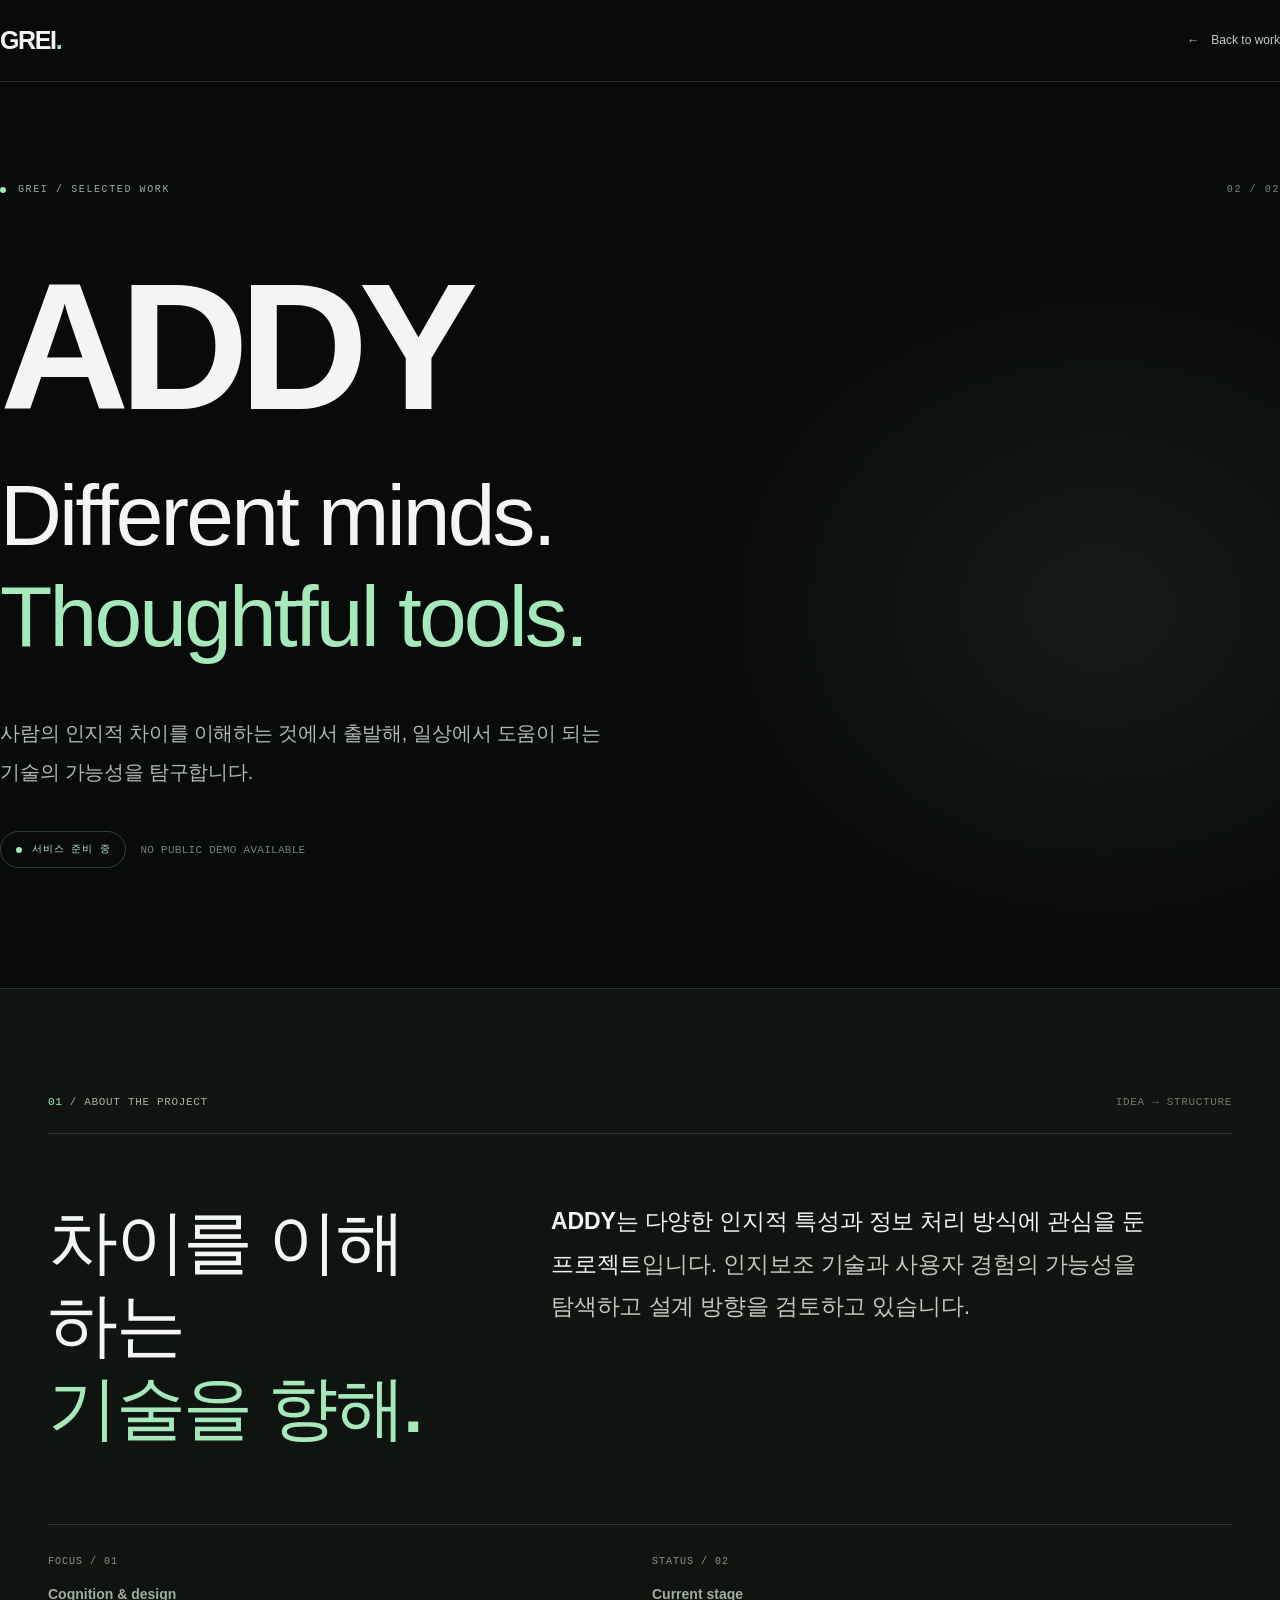
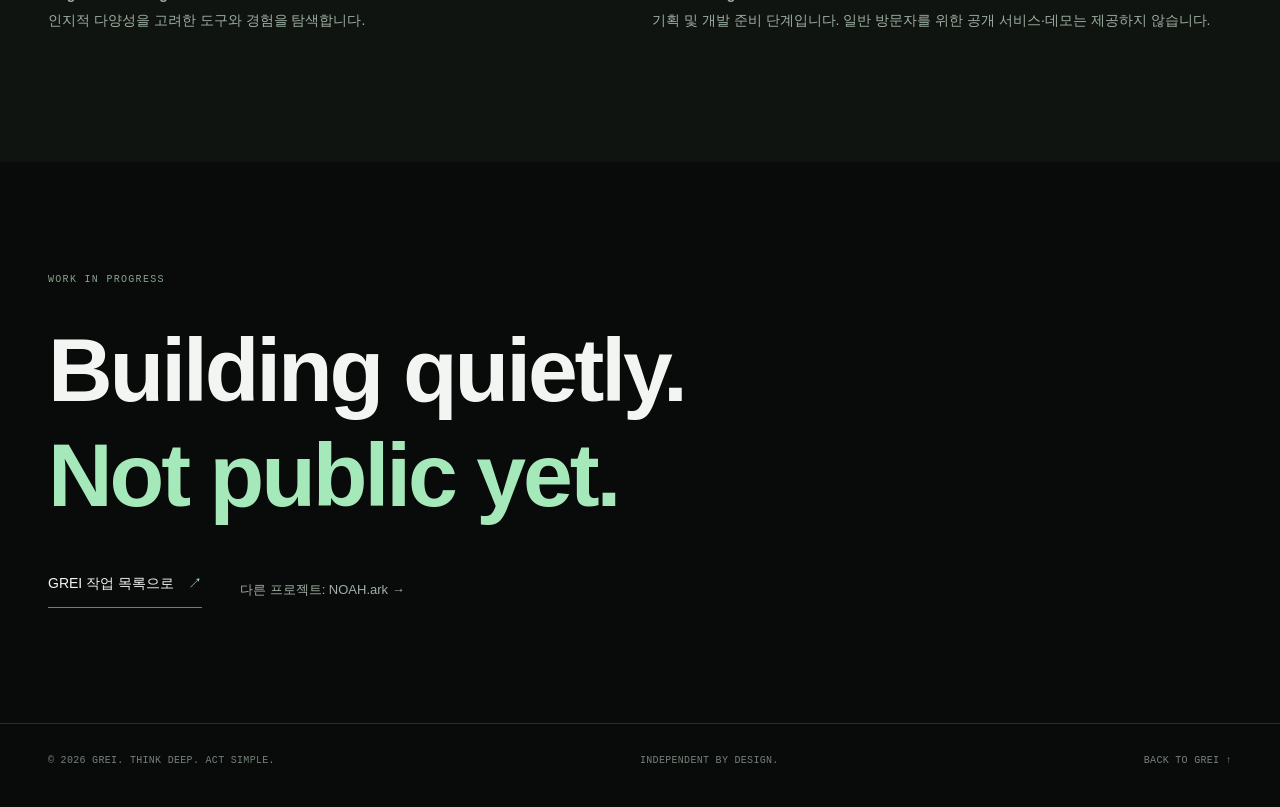
==== projects/addy.html @ 0a431af1 "Add ADDY prelaunch overview page" ====
<!doctype html>
<html lang="ko">
<head>
<meta charset="utf-8">
<meta name="viewport" content="width=device-width,initial-scale=1">
<meta name="theme-color" content="#090b0a">
<meta name="description" content="ADDY는 서로 다른 인지적 특성을 고려한 사용자 경험과 인지보조 기술을 탐색하는 프로젝트입니다.">
<meta property="og:type" content="website">
<meta property="og:title" content="ADDY — 서비스 준비 중 | GREI">
<meta property="og:description" content="ADDY는 서로 다른 인지적 특성을 고려한 사용자 경험과 인지보조 기술을 탐색하는 프로젝트입니다.">
<title>ADDY — 서비스 준비 중 | GREI</title>
<link rel="stylesheet" href="../assets/project.css">
</head>
<body>
<header class="site-header"><div class="wrap header-inner"><a class="brand" href="../index.html" aria-label="GREI 홈페이지">GREI<span>.</span></a><a class="back-top" href="../index.html#work"><span aria-hidden="true">←</span> Back to work</a></div></header>
<main>
<section class="hero" aria-labelledby="project-name"><div class="wrap hero-inner">
<div class="kicker"><span class="dot" aria-hidden="true"></span> GREI / SELECTED WORK <span class="project-number">02 / 02</span></div>
<h1 class="hero-title addy" id="project-name">ADDY</h1>
<p class="hero-statement">Different minds.<span>Thoughtful tools.</span></p>
<p class="hero-summary">사람의 인지적 차이를 이해하는 것에서 출발해, 일상에서 도움이 되는 기술의 가능성을 탐구합니다.</p>
<div class="status-row"><span class="status"><span class="dot" aria-hidden="true"></span> 서비스 준비 중</span><span class="status-info">NO PUBLIC DEMO AVAILABLE</span></div>
</div></section>
<section class="details" aria-labelledby="details-title"><div class="wrap">
<div class="section-top"><span><b>01</b> / ABOUT THE PROJECT</span><span class="aside">IDEA → STRUCTURE</span></div>
<div class="details-grid"><h2 class="details-title" id="details-title">차이를 이해하는<br><em>기술을 향해.</em></h2><p class="details-description"><strong>ADDY는 다양한 인지적 특성과 정보 처리 방식에 관심을 둔 프로젝트</strong>입니다. 인지보조 기술과 사용자 경험의 가능성을 탐색하고 설계 방향을 검토하고 있습니다.</p></div>
<div class="details-foot"><div><div class="details-mini">FOCUS / 01</div><p><strong>Cognition & design</strong><br>인지적 다양성을 고려한 도구와 경험을 탐색합니다.</p></div><div><div class="details-mini">STATUS / 02</div><p><strong>Current stage</strong><br>기획 및 개발 준비 단계입니다. 일반 방문자를 위한 공개 서비스·데모는 제공하지 않습니다.</p></div></div>
</div></section>
<section class="next" aria-labelledby="next-title"><div class="wrap"><div class="caption">WORK IN PROGRESS</div><h2 id="next-title">Building quietly.<br><span>Not public yet.</span></h2><div class="actions"><a class="action-link" href="../index.html#work">GREI 작업 목록으로 <span aria-hidden="true">↗</span></a><a class="plain-link" href="noah.html">다른 프로젝트: NOAH.ark →</a></div></div></section>
</main>
<footer class="site-footer"><div class="wrap footer-inner"><span>© 2026 GREI. THINK DEEP. ACT SIMPLE.</span><span>INDEPENDENT BY DESIGN.</span><a href="../index.html">BACK TO GREI ↑</a></div></footer>
</body></html>
---- assets/project.css ----
:root{
  color-scheme:dark;
  --bg:#090b0a;--panel:#111512;--text:#f3f5f2;--muted:#adb8af;--quiet:#78877d;--line:rgba(215,233,218,.15);--green:#a5e9ba;
  --sans:-apple-system,BlinkMacSystemFont,"SF Pro Display","Segoe UI","Apple SD Gothic Neo","Noto Sans KR",sans-serif;
  --mono:ui-monospace,"SFMono-Regular","Cascadia Code","Segoe UI Mono",monospace;
  --page:min(100% - 96px,1360px);
}
*,*::before,*::after{box-sizing:border-box}
html{scroll-behavior:smooth}
body{margin:0;background:var(--bg);color:var(--text);font:400 16px/1.7 var(--sans);-webkit-font-smoothing:antialiased}
::selection{background:var(--green);color:#0b130d}
a{text-decoration:none;color:inherit}
a:focus-visible{outline:2px solid var(--green);outline-offset:5px}
.wrap{width:var(--page);margin-inline:auto}
.site-header{height:82px;border-bottom:1px solid var(--line);display:flex;align-items:center;background:rgba(9,11,10,.94);position:relative;z-index:2}
.header-inner{width:100%;display:flex;align-items:center;justify-content:space-between;gap:20px}
.brand{font-size:25px;font-weight:790;line-height:1;letter-spacing:-.055em}
.brand span{color:var(--green)}
.back-top{display:inline-flex;align-items:center;gap:12px;font-size:12px;color:#c2cdc4;transition:color .2s}
.back-top:hover,.plain-link:hover{color:var(--green)}
.back-top .arrow{color:var(--green);font-size:18px}
.hero{min-height: min(810px, calc(100svh - 82px));display:flex;align-items:center;position:relative;overflow:hidden;isolation:isolate;padding:100px 0 120px}
.hero::before{content:"";position:absolute;z-index:-1;inset:0;background:radial-gradient(ellipse 42% 50% at 86% 58%,rgba(115,166,125,.1),transparent 76%);pointer-events:none}
.hero-inner{width:100%}
.kicker{display:flex;align-items:center;gap:12px;font:500 10px/1.6 var(--mono);color:#9dac9f;letter-spacing:.16em}
.kicker .dot{height:6px;width:6px;background:var(--green);border-radius:50%;flex:0 0 auto}
.project-number{margin-left:auto;color:var(--quiet)}
.hero-title{font-size:clamp(76px,11.2vw,174px);letter-spacing:-.055em;font-weight:610;line-height:1.09;margin:52px 0 20px}
.hero-title.addy{font-size:clamp(96px,14vw,210px)}
.hero-statement{max-width:1100px;margin:0;font-size:clamp(43px,6.7vw,100px);font-weight:520;letter-spacing:-.033em;line-height:1.17}
.hero-statement span{color:var(--green);display:block}
.hero-summary{margin:48px 0 0;color:var(--muted);font-size:clamp(16px,1.55vw,21px);line-height:1.95;letter-spacing:-.012em;word-break:keep-all;max-width:650px}
.status-row{display:flex;gap:14px;align-items:center;flex-wrap:wrap;margin-top:40px}
.status{border:1px solid rgba(165,233,186,.24);padding:10px 15px;display:inline-flex;gap:10px;align-items:center;border-radius:100px;color:#bce9c9;font:10px/1.5 var(--mono);letter-spacing:.08em}
.status .dot{width:6px;height:6px;border-radius:50%;background:var(--green)}
.status-info{font:11px/1.5 var(--mono);letter-spacing:.025em;color:#738277}
.details{padding:105px 0 128px;border-top:1px solid var(--line);background:#101411}
.section-top{display:flex;justify-content:space-between;align-items:center;gap:18px;padding-bottom:22px;border-bottom:1px solid var(--line);font:11px/1.5 var(--mono);letter-spacing:.06em;color:#a1b2a5}
.section-top b{font-weight:450;color:var(--green)}
.section-top .aside{color:#687a6b}
.details-grid{display:grid;grid-template-columns:.85fr 1.4fr;gap:clamp(30px,7vw,130px);padding-top:66px}
.details-title{font-size:clamp(44px,5.5vw,76px);letter-spacing:-.033em;line-height:1.18;font-weight:570;margin:0}
.details-title em{color:var(--green);font-style:normal}
.details-description{font-size:clamp(17px,1.8vw,24px);line-height:1.85;letter-spacing:-.008em;color:#bec9bf;margin:0;max-width:680px;word-break:keep-all}
.details-description strong{color:var(--text);font-weight:550}
.details-foot{display:grid;grid-template-columns:1fr 1fr;gap:24px;border-top:1px solid var(--line);margin-top:75px;padding-top:28px}
.details-mini{font:10px/1.7 var(--mono);color:#819b86;letter-spacing:.1em}
.details-foot p{color:#9daea1;font-size:14px;margin:12px 0 0;line-height:1.85;word-break:keep-all}
.next{padding:110px 0 115px}
.next .caption{font:10px/1.6 var(--mono);letter-spacing:.13em;color:#87a38e}
.next h2{font-size:clamp(45px,7vw,100px);font-weight:560;letter-spacing:-.035em;line-height:1.17;margin:30px 0 44px}
.next h2 span{color:var(--green)}
.actions{display:flex;align-items:center;flex-wrap:wrap;gap:28px 38px}
.action-link{display:inline-flex;align-items:center;gap:14px;border-bottom:1px solid #66876f;padding:0 0 12px;font-size:14px;transition:color .2s}
.action-link:hover{color:var(--green)}
.action-link span{color:var(--green)}
.plain-link{font-size:13px;color:#a0afa4;transition:color .2s}
.site-footer{border-top:1px solid var(--line);padding:28px 0 38px}
.footer-inner{display:flex;justify-content:space-between;gap:20px;flex-wrap:wrap;font:10px/1.7 var(--mono);letter-spacing:.03em;color:#758178}
@media(max-width:900px){:root{--page:min(100% - 64px,1360px)}.hero-title{font-size:clamp(64px,12vw,112px)}.hero-title.addy{font-size:clamp(80px,15vw,140px)}.hero-statement{font-size:clamp(44px,8vw,79px)}.details-grid{grid-template-columns:1fr;gap:30px}}
@media(max-width:700px){
 :root{--page:min(100% - 42px,1360px)}
 .site-header{height:69px}
 .brand{font-size:23px}
 .back-top{font-size:11px}
 .hero{min-height:720px;min-height:min(770px,calc(100svh - 69px));padding:110px 0}
 .kicker{font-size:9px;letter-spacing:.07em}
 .hero-title{font-size:clamp(55px,13.8vw,87px);letter-spacing:-.035em;margin:42px 0 27px}
 .hero-title.addy{font-size:clamp(86px,22vw,145px)}
 .hero-statement{font-size:clamp(42px,10.3vw,69px);letter-spacing:-.015em;line-height:1.19}
 .hero-summary{font-size:16px;line-height:1.85;margin-top:35px}
 .status-row{margin-top:32px}
 .details{padding:85px 0 94px}
 .details-grid{padding-top:42px}
 .details-title{font-size:clamp(40px,10vw,60px)}
 .details-description{font-size:17px}
 .details-foot{grid-template-columns:1fr;gap:25px;margin-top:52px}
 .next{padding:90px 0}
 .next h2{font-size:clamp(42px,10vw,70px);letter-spacing:-.018em}
 .footer-inner{flex-direction:column;align-items:flex-start;gap:8px}
}
@media(max-width:370px){
 :root{--page:min(100% - 40px,1360px)}
 .hero-title{font-size:clamp(51px,13.6vw,55px)}
 .hero-title.addy{font-size:clamp(76px,22vw,87px)}
 .hero-statement{font-size:clamp(38px,10vw,44px)}
 .kicker{font-size:8px}
 .project-number{display:none}
}
@media(prefers-reduced-motion:reduce){html{scroll-behavior:auto}}
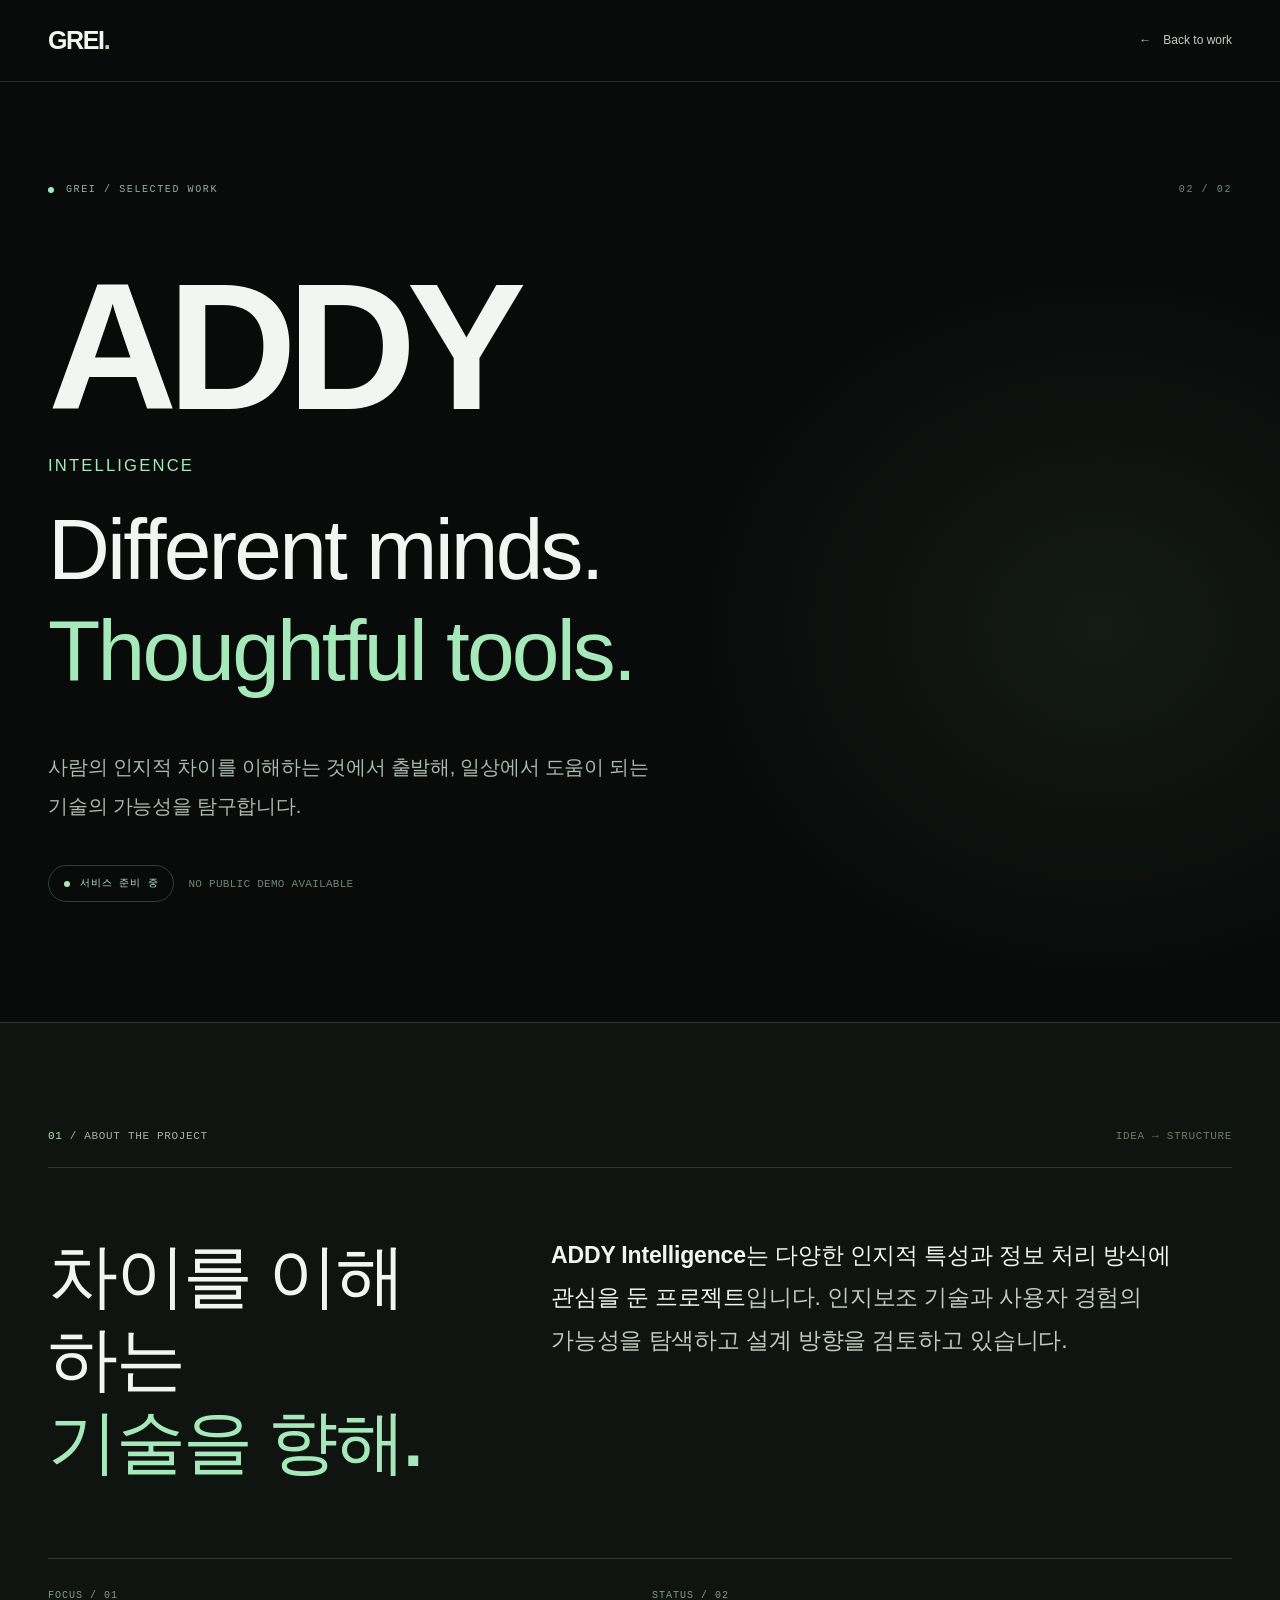
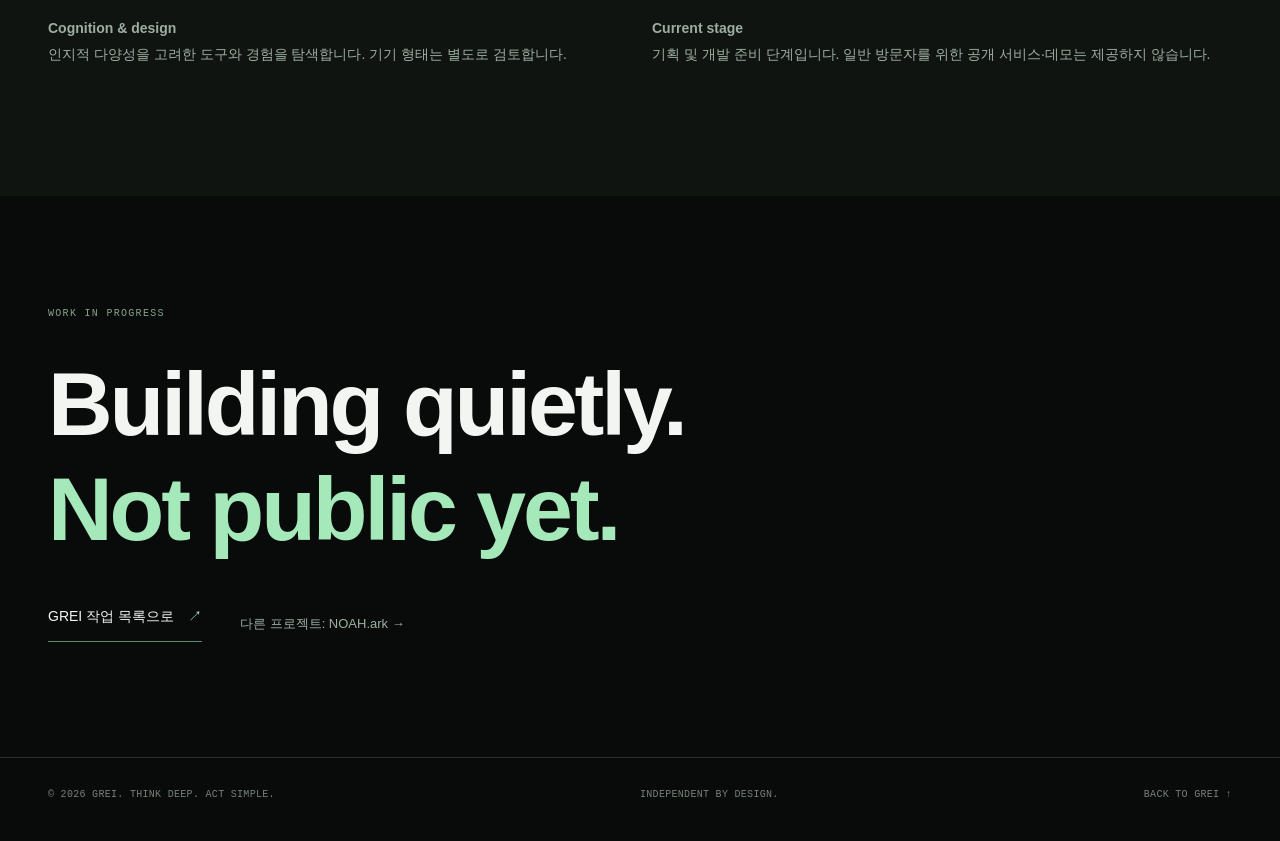
==== commit e094c188: "Fix project mobile gutters and refine ADDY Intelligence naming: projects/addy.html" ====
--- a/projects/addy.html
+++ b/projects/addy.html
@@ -4,11 +4,11 @@
 <meta charset="utf-8">
 <meta name="viewport" content="width=device-width,initial-scale=1">
 <meta name="theme-color" content="#090b0a">
-<meta name="description" content="ADDY는 서로 다른 인지적 특성을 고려한 사용자 경험과 인지보조 기술을 탐색하는 프로젝트입니다.">
+<meta name="description" content="ADDY Intelligence는 서로 다른 인지적 특성을 고려한 사용자 경험과 인지보조 기술을 탐색하는 프로젝트입니다.">
 <meta property="og:type" content="website">
-<meta property="og:title" content="ADDY — 서비스 준비 중 | GREI">
-<meta property="og:description" content="ADDY는 서로 다른 인지적 특성을 고려한 사용자 경험과 인지보조 기술을 탐색하는 프로젝트입니다.">
-<title>ADDY — 서비스 준비 중 | GREI</title>
+<meta property="og:title" content="ADDY Intelligence — 서비스 준비 중 | GREI">
+<meta property="og:description" content="ADDY Intelligence는 서로 다른 인지적 특성을 고려한 사용자 경험과 인지보조 기술을 탐색하는 프로젝트입니다.">
+<title>ADDY Intelligence — 서비스 준비 중 | GREI</title>
 <link rel="stylesheet" href="../assets/project.css">
 </head>
 <body>
@@ -16,15 +16,15 @@
 <main>
 <section class="hero" aria-labelledby="project-name"><div class="wrap hero-inner">
 <div class="kicker"><span class="dot" aria-hidden="true"></span> GREI / SELECTED WORK <span class="project-number">02 / 02</span></div>
-<h1 class="hero-title addy" id="project-name">ADDY</h1>
+<h1 class="hero-title addy" id="project-name">ADDY<span class="hero-title-extension">INTELLIGENCE</span></h1>
 <p class="hero-statement">Different minds.<span>Thoughtful tools.</span></p>
 <p class="hero-summary">사람의 인지적 차이를 이해하는 것에서 출발해, 일상에서 도움이 되는 기술의 가능성을 탐구합니다.</p>
 <div class="status-row"><span class="status"><span class="dot" aria-hidden="true"></span> 서비스 준비 중</span><span class="status-info">NO PUBLIC DEMO AVAILABLE</span></div>
 </div></section>
 <section class="details" aria-labelledby="details-title"><div class="wrap">
 <div class="section-top"><span><b>01</b> / ABOUT THE PROJECT</span><span class="aside">IDEA → STRUCTURE</span></div>
-<div class="details-grid"><h2 class="details-title" id="details-title">차이를 이해하는<br><em>기술을 향해.</em></h2><p class="details-description"><strong>ADDY는 다양한 인지적 특성과 정보 처리 방식에 관심을 둔 프로젝트</strong>입니다. 인지보조 기술과 사용자 경험의 가능성을 탐색하고 설계 방향을 검토하고 있습니다.</p></div>
-<div class="details-foot"><div><div class="details-mini">FOCUS / 01</div><p><strong>Cognition & design</strong><br>인지적 다양성을 고려한 도구와 경험을 탐색합니다.</p></div><div><div class="details-mini">STATUS / 02</div><p><strong>Current stage</strong><br>기획 및 개발 준비 단계입니다. 일반 방문자를 위한 공개 서비스·데모는 제공하지 않습니다.</p></div></div>
+<div class="details-grid"><h2 class="details-title" id="details-title">차이를 이해하는<br><em>기술을 향해.</em></h2><p class="details-description"><strong>ADDY Intelligence는 다양한 인지적 특성과 정보 처리 방식에 관심을 둔 프로젝트</strong>입니다. 인지보조 기술과 사용자 경험의 가능성을 탐색하고 설계 방향을 검토하고 있습니다.</p></div>
+<div class="details-foot"><div><div class="details-mini">FOCUS / 01</div><p><strong>Cognition & design</strong><br>인지적 다양성을 고려한 도구와 경험을 탐색합니다. 기기 형태는 별도로 검토합니다.</p></div><div><div class="details-mini">STATUS / 02</div><p><strong>Current stage</strong><br>기획 및 개발 준비 단계입니다. 일반 방문자를 위한 공개 서비스·데모는 제공하지 않습니다.</p></div></div>
 </div></section>
 <section class="next" aria-labelledby="next-title"><div class="wrap"><div class="caption">WORK IN PROGRESS</div><h2 id="next-title">Building quietly.<br><span>Not public yet.</span></h2><div class="actions"><a class="action-link" href="../index.html#work">GREI 작업 목록으로 <span aria-hidden="true">↗</span></a><a class="plain-link" href="noah.html">다른 프로젝트: NOAH.ark →</a></div></div></section>
 </main>
--- a/assets/project.css
+++ b/assets/project.css
@@ -8,13 +8,13 @@
 }
 *,*::before,*::after{box-sizing:border-box}
 html{scroll-behavior:smooth}
-body{margin:0;background:var(--bg);color:var(--text);font:400 16px/1.7 var(--sans);-webkit-font-smoothing:antialiased}
+body{margin:0;background:var(--bg);color:var(--text);font:400 16px/1.7 var(--sans);-webkit-font-smoothing:antialiased;overflow-x:clip}
 ::selection{background:var(--green);color:#0b130d}
 a{text-decoration:none;color:inherit}
 a:focus-visible{outline:2px solid var(--green);outline-offset:5px}
-.wrap{width:var(--page);margin-inline:auto}
+.wrap{width:var(--page);max-width:100%;margin-inline:auto}
 .site-header{height:82px;border-bottom:1px solid var(--line);display:flex;align-items:center;background:rgba(9,11,10,.94);position:relative;z-index:2}
-.header-inner{width:100%;display:flex;align-items:center;justify-content:space-between;gap:20px}
+.header-inner{width:var(--page);margin-inline:auto;display:flex;align-items:center;justify-content:space-between;gap:20px}
 .brand{font-size:25px;font-weight:790;line-height:1;letter-spacing:-.055em}
 .brand span{color:var(--green)}
 .back-top{display:inline-flex;align-items:center;gap:12px;font-size:12px;color:#c2cdc4;transition:color .2s}
@@ -22,12 +22,13 @@
 .back-top .arrow{color:var(--green);font-size:18px}
 .hero{min-height: min(810px, calc(100svh - 82px));display:flex;align-items:center;position:relative;overflow:hidden;isolation:isolate;padding:100px 0 120px}
 .hero::before{content:"";position:absolute;z-index:-1;inset:0;background:radial-gradient(ellipse 42% 50% at 86% 58%,rgba(115,166,125,.1),transparent 76%);pointer-events:none}
-.hero-inner{width:100%}
+.hero-inner{width:var(--page);max-width:100%;margin-inline:auto}
 .kicker{display:flex;align-items:center;gap:12px;font:500 10px/1.6 var(--mono);color:#9dac9f;letter-spacing:.16em}
 .kicker .dot{height:6px;width:6px;background:var(--green);border-radius:50%;flex:0 0 auto}
 .project-number{margin-left:auto;color:var(--quiet)}
 .hero-title{font-size:clamp(76px,11.2vw,174px);letter-spacing:-.055em;font-weight:610;line-height:1.09;margin:52px 0 20px}
 .hero-title.addy{font-size:clamp(96px,14vw,210px)}
+.hero-title-extension{display:block;font-size:clamp(13px,1.3vw,18px);font-weight:510;letter-spacing:.13em;line-height:1.5;color:var(--green);margin-top:9px}
 .hero-statement{max-width:1100px;margin:0;font-size:clamp(43px,6.7vw,100px);font-weight:520;letter-spacing:-.033em;line-height:1.17}
 .hero-statement span{color:var(--green);display:block}
 .hero-summary{margin:48px 0 0;color:var(--muted);font-size:clamp(16px,1.55vw,21px);line-height:1.95;letter-spacing:-.012em;word-break:keep-all;max-width:650px}
@@ -68,8 +69,9 @@
  .kicker{font-size:9px;letter-spacing:.07em}
  .hero-title{font-size:clamp(55px,13.8vw,87px);letter-spacing:-.035em;margin:42px 0 27px}
  .hero-title.addy{font-size:clamp(86px,22vw,145px)}
+ .hero-title-extension{font-size:clamp(12px,3.1vw,15px);letter-spacing:.12em;margin-top:7px}
  .hero-statement{font-size:clamp(42px,10.3vw,69px);letter-spacing:-.015em;line-height:1.19}
- .hero-summary{font-size:16px;line-height:1.85;margin-top:35px}
+ .hero-summary{font-size:16px;line-height:1.85;margin-top:35px;overflow-wrap:break-word}
  .status-row{margin-top:32px}
  .details{padding:85px 0 94px}
  .details-grid{padding-top:42px}
@@ -84,6 +86,7 @@
  :root{--page:min(100% - 40px,1360px)}
  .hero-title{font-size:clamp(51px,13.6vw,55px)}
  .hero-title.addy{font-size:clamp(76px,22vw,87px)}
+ .hero-title-extension{font-size:12px}
  .hero-statement{font-size:clamp(38px,10vw,44px)}
  .kicker{font-size:8px}
  .project-number{display:none}
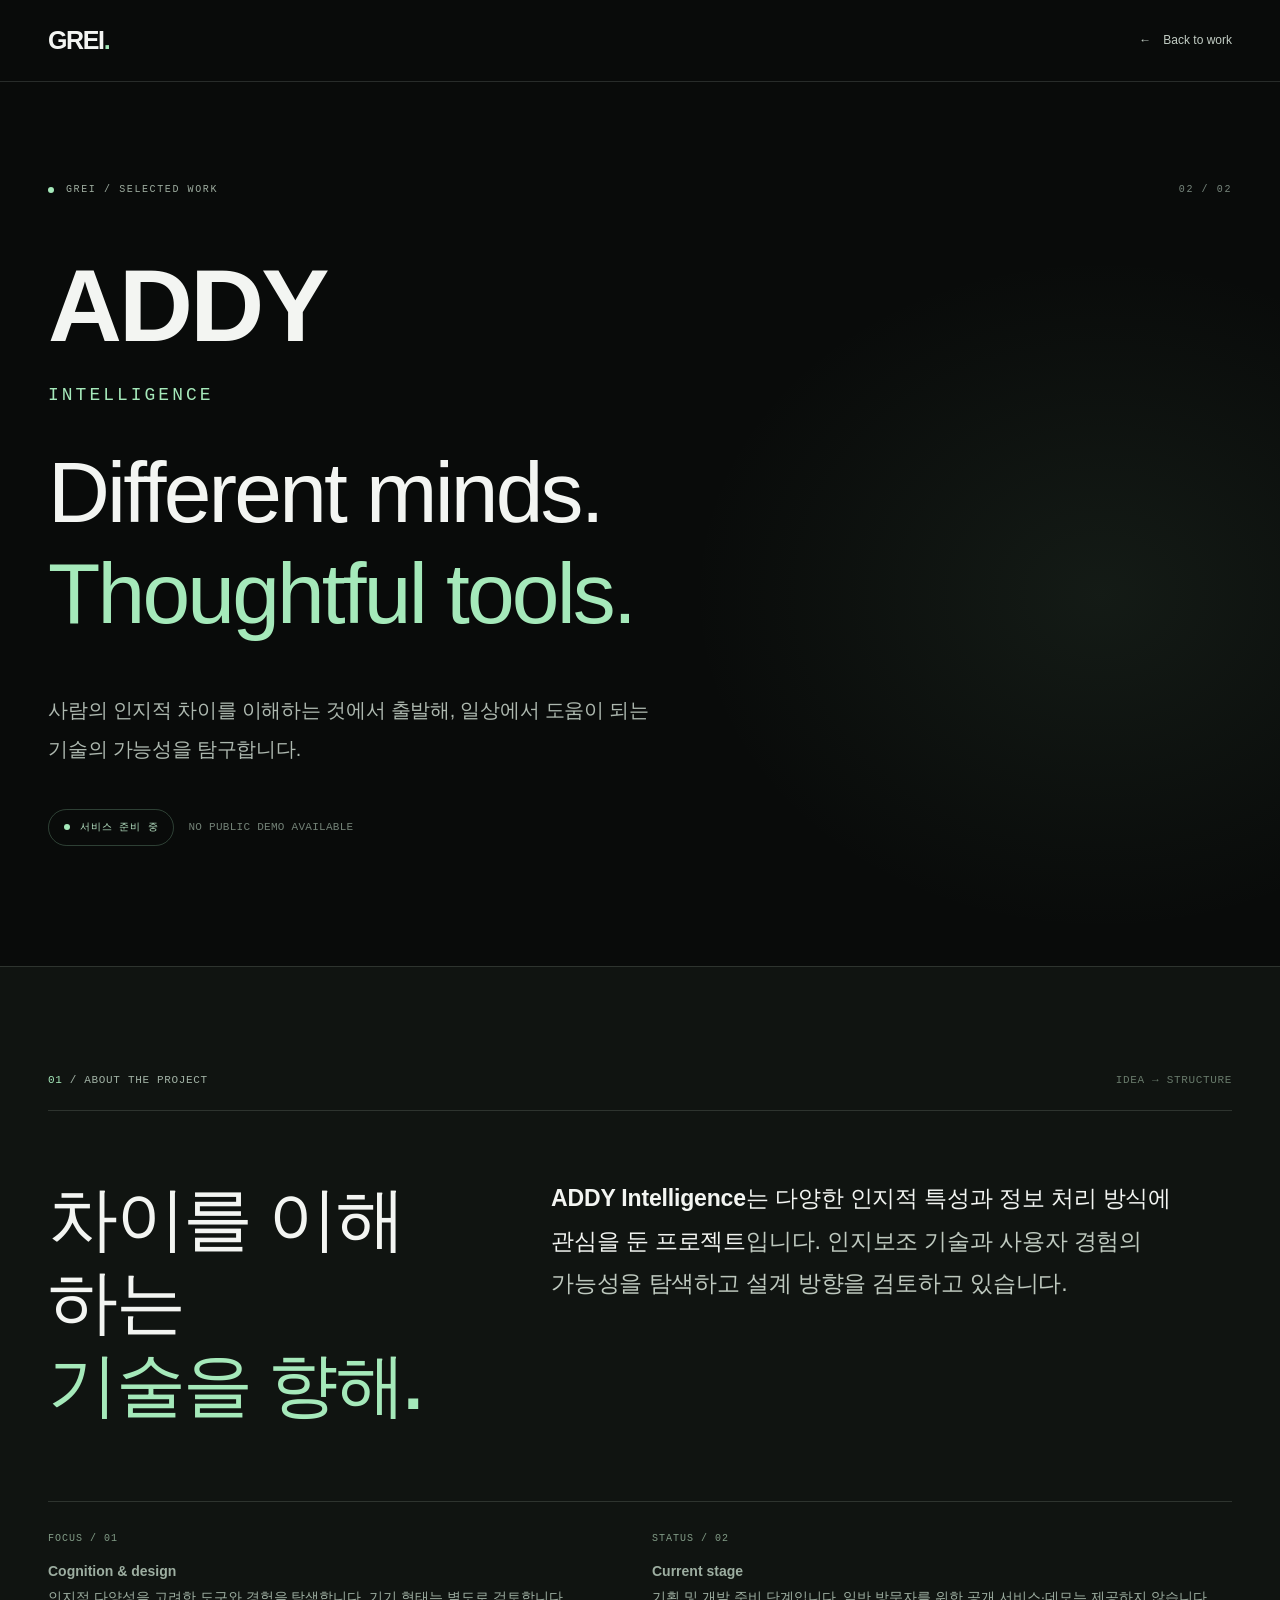
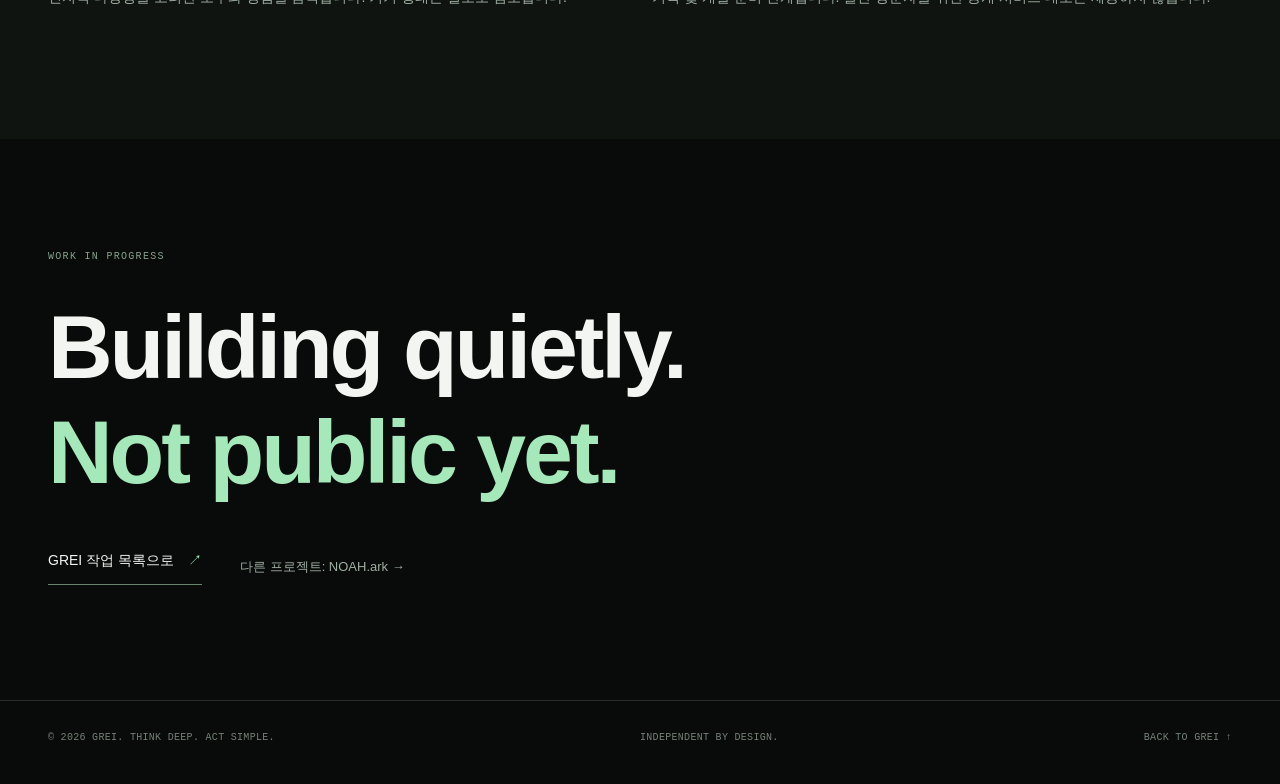
==== commit 0fbb0d49: "Load fresh responsive CSS and prevent cropped mobile title: projects/addy.html" ====
--- a/projects/addy.html
+++ b/projects/addy.html
@@ -9,14 +9,15 @@
 <meta property="og:title" content="ADDY Intelligence — 서비스 준비 중 | GREI">
 <meta property="og:description" content="ADDY Intelligence는 서로 다른 인지적 특성을 고려한 사용자 경험과 인지보조 기술을 탐색하는 프로젝트입니다.">
 <title>ADDY Intelligence — 서비스 준비 중 | GREI</title>
-<link rel="stylesheet" href="../assets/project.css">
+<link rel="stylesheet" href="../assets/project-v2.css">
 </head>
 <body>
 <header class="site-header"><div class="wrap header-inner"><a class="brand" href="../index.html" aria-label="GREI 홈페이지">GREI<span>.</span></a><a class="back-top" href="../index.html#work"><span aria-hidden="true">←</span> Back to work</a></div></header>
 <main>
 <section class="hero" aria-labelledby="project-name"><div class="wrap hero-inner">
 <div class="kicker"><span class="dot" aria-hidden="true"></span> GREI / SELECTED WORK <span class="project-number">02 / 02</span></div>
-<h1 class="hero-title addy" id="project-name">ADDY<span class="hero-title-extension">INTELLIGENCE</span></h1>
+<h1 class="hero-title hero-title-addy" id="project-name">ADDY</h1>
+<p class="hero-subbrand">INTELLIGENCE</p>
 <p class="hero-statement">Different minds.<span>Thoughtful tools.</span></p>
 <p class="hero-summary">사람의 인지적 차이를 이해하는 것에서 출발해, 일상에서 도움이 되는 기술의 가능성을 탐구합니다.</p>
 <div class="status-row"><span class="status"><span class="dot" aria-hidden="true"></span> 서비스 준비 중</span><span class="status-info">NO PUBLIC DEMO AVAILABLE</span></div>
--- a/assets/project-v2.css
+++ b/assets/project-v2.css
@@ -0,0 +1,99 @@
+
+:root{
+  color-scheme:dark;
+  --bg:#090b0a;--panel:#111512;--text:#f3f5f2;--muted:#adb8af;--quiet:#78877d;--line:rgba(215,233,218,.15);--green:#a5e9ba;
+  --sans:-apple-system,BlinkMacSystemFont,"SF Pro Display","Segoe UI","Apple SD Gothic Neo","Noto Sans KR",sans-serif;
+  --mono:ui-monospace,"SFMono-Regular","Cascadia Code","Segoe UI Mono",monospace;
+  --page:calc(100% - 96px);
+}
+*,*::before,*::after{box-sizing:border-box}
+html{scroll-behavior:smooth}
+body{margin:0;background:var(--bg);color:var(--text);font:400 16px/1.7 var(--sans);-webkit-font-smoothing:antialiased;overflow-x:clip}
+::selection{background:var(--green);color:#0b130d}
+a{text-decoration:none;color:inherit}
+a:focus-visible{outline:2px solid var(--green);outline-offset:5px}
+.wrap{width:var(--page);max-width:1360px;margin-inline:auto}
+.site-header{height:82px;border-bottom:1px solid var(--line);display:flex;align-items:center;background:rgba(9,11,10,.94);position:relative;z-index:2}
+.header-inner{width:var(--page);max-width:1360px;margin-inline:auto;display:flex;align-items:center;justify-content:space-between;gap:20px}
+.brand{font-size:25px;font-weight:790;line-height:1;letter-spacing:-.055em}
+.brand span{color:var(--green)}
+.back-top{display:inline-flex;align-items:center;gap:12px;font-size:12px;color:#c2cdc4;transition:color .2s}
+.back-top:hover,.plain-link:hover{color:var(--green)}
+.back-top .arrow{color:var(--green);font-size:18px}
+.hero{min-height: min(810px, calc(100svh - 82px));display:flex;align-items:center;position:relative;overflow:hidden;isolation:isolate;padding:100px 0 120px}
+.hero::before{content:"";position:absolute;z-index:-1;inset:0;background:radial-gradient(ellipse 42% 50% at 86% 58%,rgba(115,166,125,.1),transparent 76%);pointer-events:none}
+.hero-inner{width:var(--page);max-width:1360px;margin-inline:auto}
+.kicker{display:flex;align-items:center;gap:12px;font:500 10px/1.6 var(--mono);color:#9dac9f;letter-spacing:.16em}
+.kicker .dot{height:6px;width:6px;background:var(--green);border-radius:50%;flex:0 0 auto}
+.project-number{margin-left:auto;color:var(--quiet)}
+.hero-title{font-size:clamp(76px,11.2vw,174px);letter-spacing:-.055em;font-weight:610;line-height:1.09;margin:52px 0 20px}
+.hero-title-addy{font-size:clamp(70px,8vw,138px);letter-spacing:-.028em}
+.hero-subbrand{margin:0 0 34px;color:var(--green);font:500 clamp(13px,1.4vw,18px)/1.5 var(--mono);letter-spacing:.17em}
+.hero-statement{max-width:1100px;margin:0;font-size:clamp(43px,6.7vw,100px);font-weight:520;letter-spacing:-.033em;line-height:1.17}
+.hero-statement span{color:var(--green);display:block}
+.hero-summary{margin:48px 0 0;color:var(--muted);font-size:clamp(16px,1.55vw,21px);line-height:1.95;letter-spacing:-.012em;word-break:keep-all;max-width:650px}
+.status-row{display:flex;gap:14px;align-items:center;flex-wrap:wrap;margin-top:40px}
+.status{border:1px solid rgba(165,233,186,.24);padding:10px 15px;display:inline-flex;gap:10px;align-items:center;border-radius:100px;color:#bce9c9;font:10px/1.5 var(--mono);letter-spacing:.08em}
+.status .dot{width:6px;height:6px;border-radius:50%;background:var(--green)}
+.status-info{font:11px/1.5 var(--mono);letter-spacing:.025em;color:#738277}
+.details{padding:105px 0 128px;border-top:1px solid var(--line);background:#101411}
+.section-top{display:flex;justify-content:space-between;align-items:center;gap:18px;padding-bottom:22px;border-bottom:1px solid var(--line);font:11px/1.5 var(--mono);letter-spacing:.06em;color:#a1b2a5}
+.section-top b{font-weight:450;color:var(--green)}
+.section-top .aside{color:#687a6b}
+.details-grid{display:grid;grid-template-columns:.85fr 1.4fr;gap:clamp(30px,7vw,130px);padding-top:66px}
+.details-title{font-size:clamp(44px,5.5vw,76px);letter-spacing:-.033em;line-height:1.18;font-weight:570;margin:0}
+.details-title em{color:var(--green);font-style:normal}
+.details-description{font-size:clamp(17px,1.8vw,24px);line-height:1.85;letter-spacing:-.008em;color:#bec9bf;margin:0;max-width:680px;word-break:keep-all}
+.details-description strong{color:var(--text);font-weight:550}
+.details-foot{display:grid;grid-template-columns:1fr 1fr;gap:24px;border-top:1px solid var(--line);margin-top:75px;padding-top:28px}
+.details-mini{font:10px/1.7 var(--mono);color:#819b86;letter-spacing:.1em}
+.details-foot p{color:#9daea1;font-size:14px;margin:12px 0 0;line-height:1.85;word-break:keep-all}
+.next{padding:110px 0 115px}
+.next .caption{font:10px/1.6 var(--mono);letter-spacing:.13em;color:#87a38e}
+.next h2{font-size:clamp(45px,7vw,100px);font-weight:560;letter-spacing:-.035em;line-height:1.17;margin:30px 0 44px}
+.next h2 span{color:var(--green)}
+.actions{display:flex;align-items:center;flex-wrap:wrap;gap:28px 38px}
+.action-link{display:inline-flex;align-items:center;gap:14px;border-bottom:1px solid #66876f;padding:0 0 12px;font-size:14px;transition:color .2s}
+.action-link:hover{color:var(--green)}
+.action-link span{color:var(--green)}
+.plain-link{font-size:13px;color:#a0afa4;transition:color .2s}
+.site-footer{border-top:1px solid var(--line);padding:28px 0 38px}
+.footer-inner{display:flex;justify-content:space-between;gap:20px;flex-wrap:wrap;font:10px/1.7 var(--mono);letter-spacing:.03em;color:#758178}
+@media(max-width:900px){:root{--page:calc(100% - 64px)}.hero-title{font-size:clamp(64px,12vw,112px)}.hero-title-addy{font-size:clamp(64px,9vw,90px)}.hero-statement{font-size:clamp(44px,8vw,79px)}.details-grid{grid-template-columns:1fr;gap:30px}}
+@media(max-width:700px){
+ :root{--page:calc(100% - 42px)}
+ .site-header{height:69px}
+ .brand{font-size:23px}
+ .back-top{font-size:11px}
+ .hero{min-height:720px;min-height:min(770px,calc(100svh - 69px));padding:110px 0}
+ .kicker{font-size:9px;letter-spacing:.07em}
+ .hero-title{font-size:clamp(55px,13.8vw,87px);letter-spacing:-.035em;margin:42px 0 27px}
+ .hero-title-addy{font-size:clamp(56px,15vw,78px);letter-spacing:-.025em;line-height:1.12}
+ .hero-subbrand{font-size:13px;letter-spacing:.12em;margin:0 0 28px}
+ .hero-statement{font-size:clamp(42px,10.3vw,69px);letter-spacing:-.015em;line-height:1.19}
+ .hero-summary{font-size:16px;line-height:1.85;margin-top:35px;overflow-wrap:break-word}
+ .status-row{margin-top:32px}
+ .details{padding:85px 0 94px}
+ .details-grid{padding-top:42px}
+ .details-title{font-size:clamp(40px,10vw,60px)}
+ .details-description{font-size:17px}
+ .details-foot{grid-template-columns:1fr;gap:25px;margin-top:52px}
+ .next{padding:90px 0}
+ .next h2{font-size:clamp(42px,10vw,70px);letter-spacing:-.018em}
+ .footer-inner{flex-direction:column;align-items:flex-start;gap:8px}
+}
+@media(max-width:370px){
+ :root{--page:calc(100% - 40px)}
+ .hero-title{font-size:clamp(51px,13.6vw,55px)}
+ .hero-title-addy{font-size:clamp(52px,14vw,64px)}
+ .hero-subbrand{font-size:12px}
+ .hero-statement{font-size:clamp(38px,10vw,44px)}
+ .kicker{font-size:8px}
+ .project-number{display:none}
+}
+@media(prefers-reduced-motion:reduce){html{scroll-behavior:auto}}
+
+/* v2 responsive integrity: safe gutters and predictable title wrapping */
+html{overflow-x:clip}
+.hero-title,.hero-statement{max-width:100%;overflow-wrap:normal}
+@media(max-width:700px){.hero-title-addy{margin-bottom:14px}.hero-subbrand{margin-bottom:32px}}
